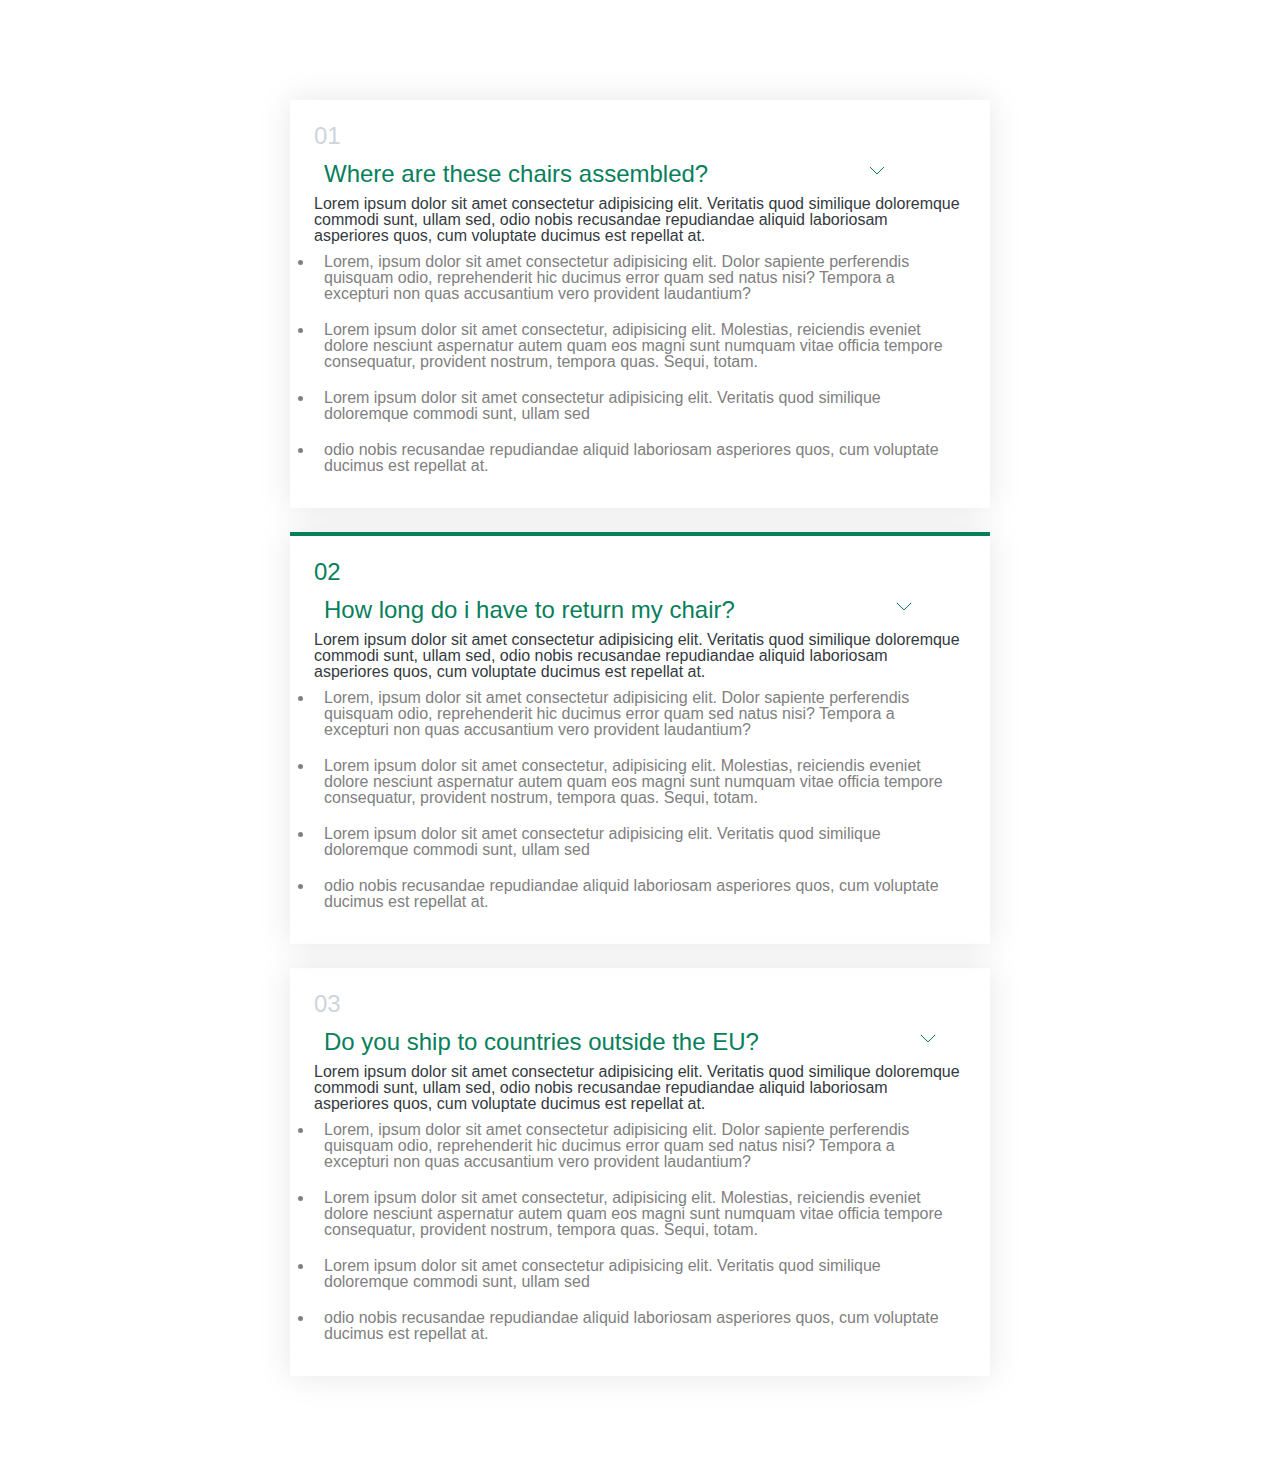
==== index.html @ 7451c22b "Add files via upload" ====
<!DOCTYPE html>
<html lang="en">

<head>
    <meta charset="UTF-8">
    <meta http-equiv="X-UA-Compatible" content="IE=edge">
    <meta name="viewport" content="width=device-width, initial-scale=1.0">
    <title>Document</title>
    <style>
        * {
            margin: 0;
            padding: 0;
            box-sizing: border-box;
        }

        body {
            font-family: "Inter", sans-serif;
            color: #343a40;
            line-height: 1;
        }

        .main {
            width: 700px;
            margin: 100px auto;

            display: flex;
            flex-direction: column;
            gap: 24px;
            
        }
        .main1 {
            box-shadow: 0 0 32px rgba(0, 0, 0, 0.1);
            padding: 24px;

            /* display: grid; 
            grid-template-columns: auto 1fr auto; 
             column-gap: 24px;
            row-gap: 32px;
            align-items: center; */
        }
        .number, .text {
            font-size: 24px;
            font-weight: 500;
            color: #087f5b;
        }
        .number{
            color: #ced4da;
        }
        .icon {
            width: 24px;
            height: 24px;
            stroke: #087f5b;
            margin-left: 150px;
        }
        .hidden-box{
            grid-column: 2;
            /* display: none; */
        }
        .hidden-box p {
                line-height: 1.6;
                margin-bottom: 24px;
        }
        .hidden-box ul {
                color: #868e96;
                margin-left: 20px;

                display: flex;
                flex-direction: column;
                gap: 12px;
        }
        li {
            padding: 10px;
            color: grey;
        }
        .open {
            border-top: 4px solid #087f5b;
        }
        .open .hidden-box {
            display: block;
        }
        .open .number {
            color: #087f5b;
        }
        .text {
            padding: 10px;
        }
    </style>
</head>

<body>
    <div class="main">
        <div class="main1">
        <p class="number">01</p>
        <p class="text">Where are these chairs assembled?
        <svg xmlns="http://www.w3.org/2000/svg" class="icon" fill="none" viewBox="0 0 24 24" stroke="currentColor">
            <path strokeLinecap="round" strokeLinejoin="round" strokeWidth={2} d="M19 9l-7 7-7-7" />
        </svg></p>
        <div class="hidden-box"></div>
        <p>
            Lorem ipsum dolor sit amet consectetur adipisicing elit. Veritatis quod similique doloremque commodi sunt,
            ullam sed, odio nobis recusandae repudiandae aliquid laboriosam asperiores quos, cum voluptate ducimus est
            repellat at.
        </p>
        <ul>
            <li>Lorem, ipsum dolor sit amet consectetur adipisicing elit. Dolor sapiente perferendis quisquam odio, reprehenderit hic ducimus error quam sed natus nisi? Tempora a excepturi non quas accusantium vero provident laudantium?</li>
            <li>Lorem ipsum dolor sit amet consectetur, adipisicing elit. Molestias, reiciendis eveniet dolore nesciunt aspernatur autem quam eos magni sunt numquam vitae officia tempore consequatur, provident nostrum, tempora quas. Sequi, totam.</li>
            <li>Lorem ipsum dolor sit amet consectetur adipisicing elit. Veritatis quod similique doloremque commodi sunt,
                ullam sed</li>
                <li>odio nobis recusandae repudiandae aliquid laboriosam asperiores quos, cum voluptate ducimus est
                    repellat at.</li>
        </ul>
    </div>
    <div class="main1 open">
        <p class="number">02</p>
        <p class="text">How long do i have to return my chair?
        <svg xmlns="http://www.w3.org/2000/svg" class="icon" fill="none" viewBox="0 0 24 24" stroke="currentColor">
            <path strokeLinecap="round" strokeLinejoin="round" strokeWidth={2} d="M19 9l-7 7-7-7" />
        </svg></p>
        <div class="hidden-box"></div>
        <p>
            Lorem ipsum dolor sit amet consectetur adipisicing elit. Veritatis quod similique doloremque commodi sunt,
            ullam sed, odio nobis recusandae repudiandae aliquid laboriosam asperiores quos, cum voluptate ducimus est
            repellat at.
        </p>
        <ul>
            <li>Lorem, ipsum dolor sit amet consectetur adipisicing elit. Dolor sapiente perferendis quisquam odio, reprehenderit hic ducimus error quam sed natus nisi? Tempora a excepturi non quas accusantium vero provident laudantium?</li>
            <li>Lorem ipsum dolor sit amet consectetur, adipisicing elit. Molestias, reiciendis eveniet dolore nesciunt aspernatur autem quam eos magni sunt numquam vitae officia tempore consequatur, provident nostrum, tempora quas. Sequi, totam.</li>
            <li>Lorem ipsum dolor sit amet consectetur adipisicing elit. Veritatis quod similique doloremque commodi sunt,
                ullam sed</li>
                <li>odio nobis recusandae repudiandae aliquid laboriosam asperiores quos, cum voluptate ducimus est
                    repellat at.</li>
        </ul>
    </div>
    <div class="main1">
        <p class="number">03</p>
        <p class="text">Do you ship to countries outside the EU?
        <svg xmlns="http://www.w3.org/2000/svg" class="icon" fill="none" viewBox="0 0 24 24" stroke="currentColor">
            <path strokeLinecap="round" strokeLinejoin="round" strokeWidth={2} d="M19 9l-7 7-7-7" />
        </svg></p>
        <div class="hidden-box"></div>
        <p>
            Lorem ipsum dolor sit amet consectetur adipisicing elit. Veritatis quod similique doloremque commodi sunt,
            ullam sed, odio nobis recusandae repudiandae aliquid laboriosam asperiores quos, cum voluptate ducimus est
            repellat at.
        </p>
        <ul>
            <li>Lorem, ipsum dolor sit amet consectetur adipisicing elit. Dolor sapiente perferendis quisquam odio, reprehenderit hic ducimus error quam sed natus nisi? Tempora a excepturi non quas accusantium vero provident laudantium?</li>
            <li>Lorem ipsum dolor sit amet consectetur, adipisicing elit. Molestias, reiciendis eveniet dolore nesciunt aspernatur autem quam eos magni sunt numquam vitae officia tempore consequatur, provident nostrum, tempora quas. Sequi, totam.</li>
            <li>Lorem ipsum dolor sit amet consectetur adipisicing elit. Veritatis quod similique doloremque commodi sunt,
                ullam sed</li>
                <li>odio nobis recusandae repudiandae aliquid laboriosam asperiores quos, cum voluptate ducimus est
                    repellat at.</li>
        </ul>
    </div>
    </div>
</body>

</html>
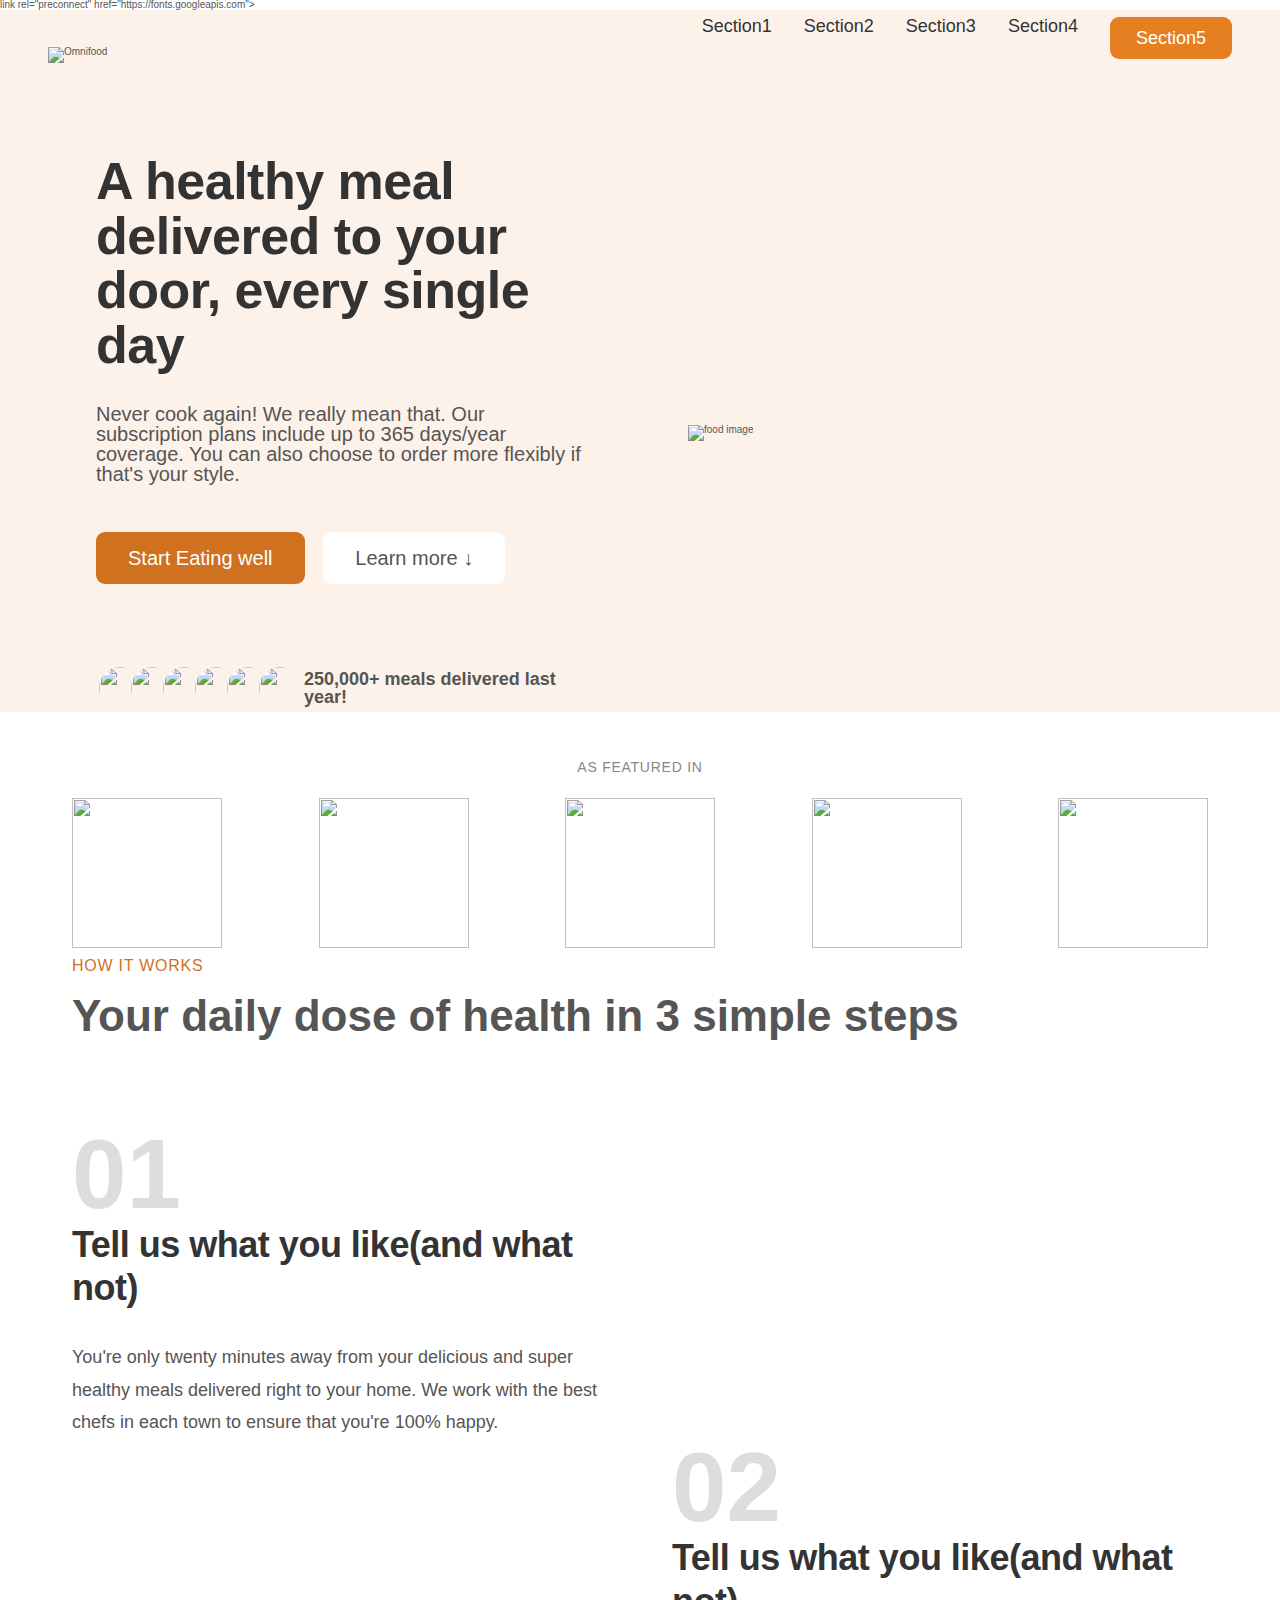
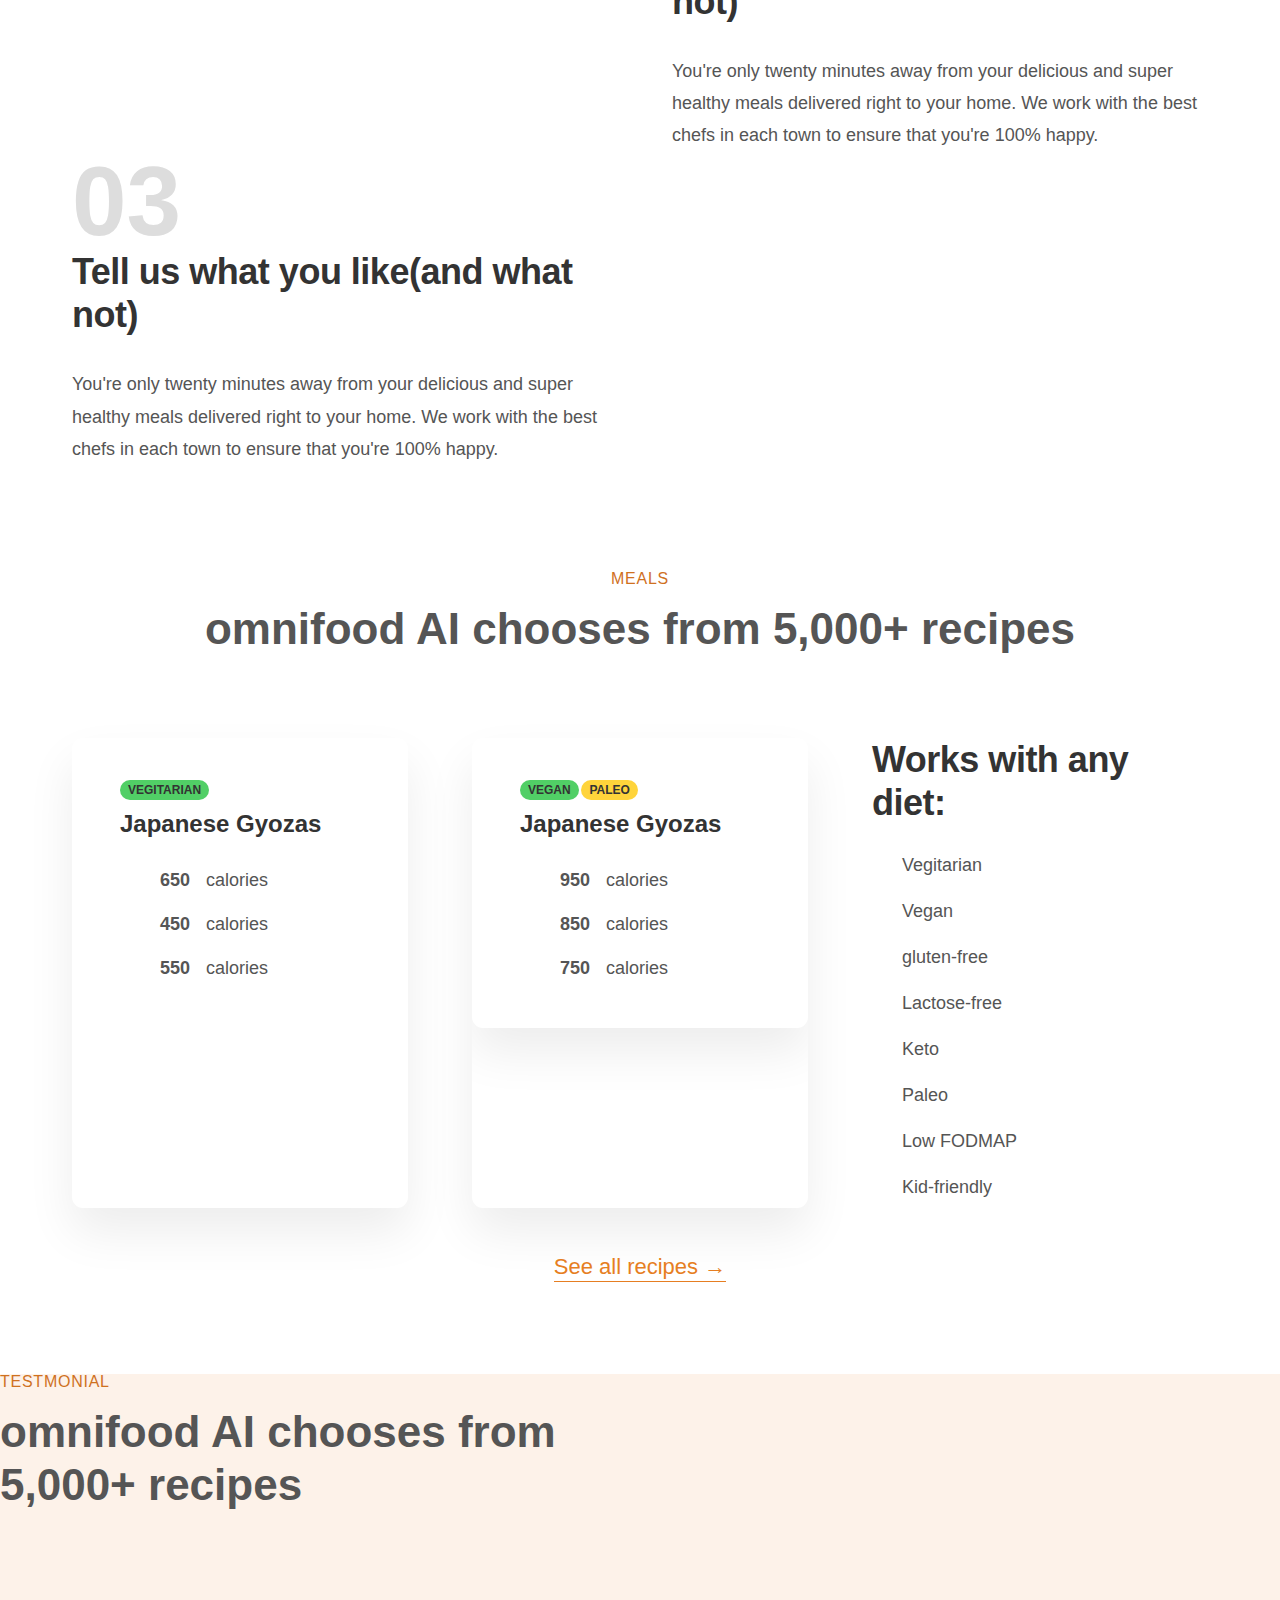
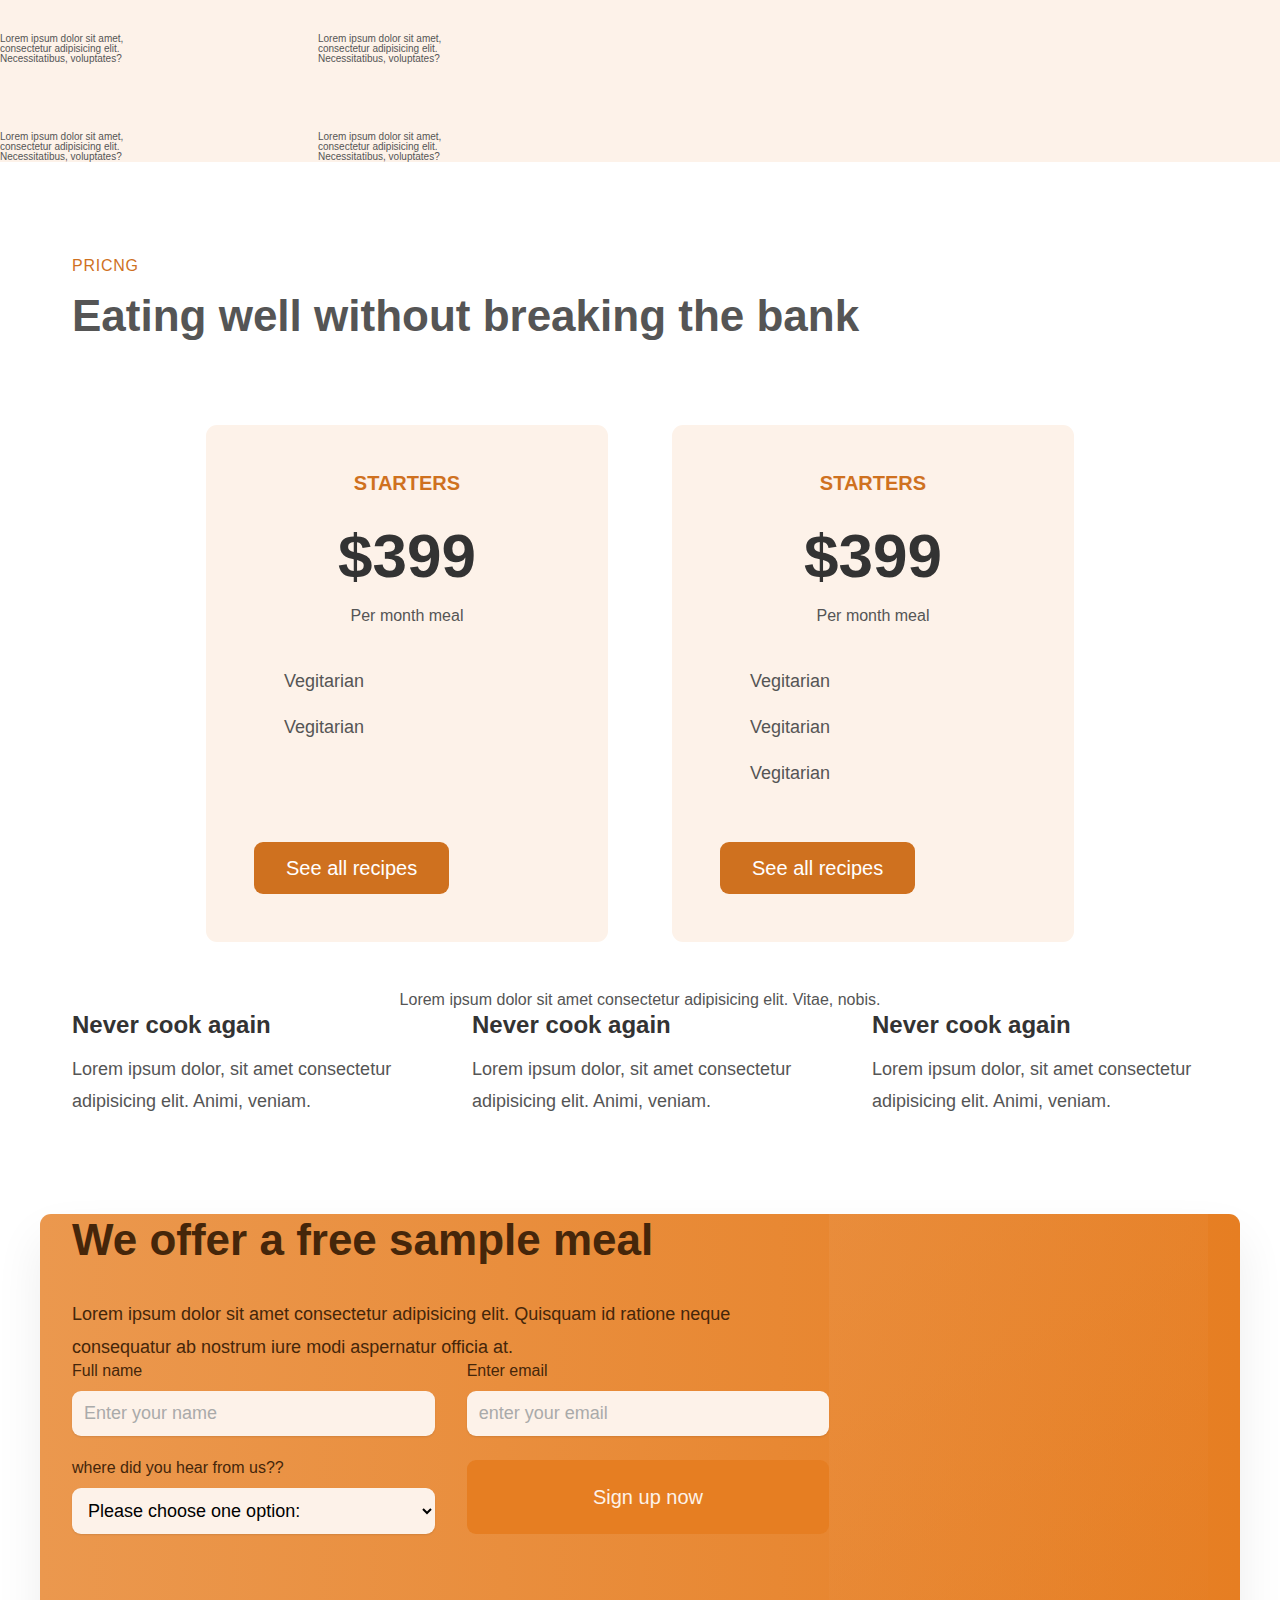
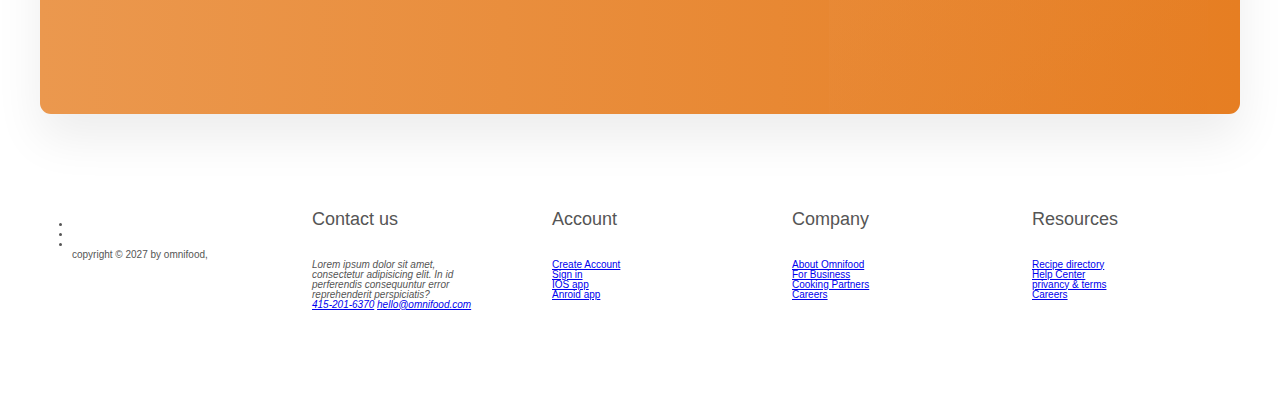
==== commit 0a29e9a2: "Add files via upload" ====
--- a/index.html
+++ b/index.html
@@ -5,154 +5,450 @@
     <meta charset="UTF-8">
     <meta http-equiv="X-UA-Compatible" content="IE=edge">
     <meta name="viewport" content="width=device-width, initial-scale=1.0">
-    <title>Document</title>
-    <style>
-        * {
-            margin: 0;
-            padding: 0;
-            box-sizing: border-box;
-        }
-
-        body {
-            font-family: "Inter", sans-serif;
-            color: #343a40;
-            line-height: 1;
-        }
-
-        .main {
-            width: 700px;
-            margin: 100px auto;
-
-            display: flex;
-            flex-direction: column;
-            gap: 24px;
+    <title>Omnifood</title>
+    link rel="preconnect" href="https://fonts.googleapis.com">
+    <link rel="preconnect" href="https://fonts.gstatic.com" crossorigin>
+    <link href="https://fonts.googleapis.com/css2?family=Rubik:wght@400;500;700&display=swap" rel="stylesheet">
+    <link rel="stylesheet" href="style.css">
+</head>
+
+<body>
+    <header class="header">
+        <img src="https://omnifood.dev/img/omnifood-logo.png" alt="Omnifood" class="logo">
+        <nav class="main-nav">
+           <ul class="main-nav-list">
+               <li><a class="main-nav-link" href="#">Section1</a></li>
+               <li><a href="#" class="main-nav-link">Section2</a></li>
+               <li><a href="#" class="main-nav-link">Section3</a></li>
+               <li><a href="#" class="main-nav-link">Section4</a></li>
+               <li><a href="#" class="main-nav-link nav-cta">Section5</a></li>
+           </ul>
+        </nav>
+    </header>
+    <main>
+    <section class="Section-hero">
+        <div class="hero">
+            <div class="hero-text-box">
+
+                <h1 class="heading-primary">A healthy meal delivered to your door, every single day</h1>
+                <p class="hero-description">Never cook again! We really mean that. Our subscription plans include up to
+                    365 days/year coverage.
+                    You can also choose to order more flexibly if that's your style.</p>
+                <a href="#" class="btn btn-full margin">Start Eating well</a>
+                <a href="#" class="btn btn-outline">Learn more &darr;</a>
+                <div class="delivered-meals">
+                    <div class="delivered-img">
+                        <img src="https://www.goodmorningimagesforlover.com/wp-content/uploads/2018/11/cute-doll-pic-for-facebook-profile.jpg" width="25%" alt="">
+                        <img src="https://www.goodmorningimagesforlover.com/wp-content/uploads/2018/11/cute-doll-pic-for-facebook-profile.jpg" width="25%">
+                        <img src="https://www.goodmorningimagesforlover.com/wp-content/uploads/2018/11/cute-doll-pic-for-facebook-profile.jpg" width="25%">
+                        <img src="https://www.goodmorningimagesforlover.com/wp-content/uploads/2018/11/cute-doll-pic-for-facebook-profile.jpg" width="25%">
+                        <img src="https://www.goodmorningimagesforlover.com/wp-content/uploads/2018/11/cute-doll-pic-for-facebook-profile.jpg" width="25%">
+                        <img src="https://www.goodmorningimagesforlover.com/wp-content/uploads/2018/11/cute-doll-pic-for-facebook-profile.jpg" width="25%">
+                        
+                    </div>
+                    <p class="delivered-text"> <span> 
+                        250,000+</span> meals delivered last year!</p>
+                </div>
+            </div>
+            <div class="hero-img-box">
+                <img src="food.jpg" class="img-1" alt="food image">
+            </div>
+        </div>
+    </section>
+    <section class="section-featured">
+        <div class="container">
+            <h2 class="heading-featured-in">As featured in</h2>
+            <div class="logos">
+                <img src="https://www.nixford.com/img/nixford-logo.png" alt="" width="150px" height="150px">
+                <img src="https://www.nixford.com/img/nixford-logo.png" alt="" width="150px" height="150px">
+                <img src="https://www.nixford.com/img/nixford-logo.png" alt="" width="150px" height="150px">
+                <img src="https://www.nixford.com/img/nixford-logo.png" alt="" width="150px" height="150px">
+                <img src="https://www.nixford.com/img/nixford-logo.png" alt="" width="150px" height="150px">
+            </div>
+        </div>
+    </section>
+    <section class="section-how">
+        <div class="container">
+            <span class="subheading">How it works</span>
+        <h2 class="heading-secondary">Your daily dose of health in 3 simple steps</h2>
+       
+    </div>
+
+    <div class="container grid grid-2-cols grid-v">
+        <div class="step-text-box">
+            <p class="step-number">01</p>
+            <h3 class="heading-tertiary">Tell us what you like(and what not)</h3>
+        <p class="step-description">You're only twenty minutes away from your delicious and super healthy meals delivered right to your home. We work with the best chefs in each town to ensure that you're 100% happy.</p>
+        </div>
+        <div class="step-img-box">
+            <img src="https://api.abilitynet.org.uk/sites/default/files/inline-images/mcmw_make_using_the_touch_screen_easier_in_ios_13_fig_1.PNG" alt="" class="step-img">
+    
+    </div>
+
+    <!-- step-2 -->
+    <div class="step-img-box">
+        <img src="https://api.abilitynet.org.uk/sites/default/files/inline-images/mcmw_make_using_the_touch_screen_easier_in_ios_13_fig_1.PNG" alt="" class="step-img">
+</div>
+<div class="step-text-box">
+    <p class="step-number">02</p>
+    <h3 class="heading-tertiary">Tell us what you like(and what not)</h3>
+<p class="step-description">You're only twenty minutes away from your delicious and super healthy meals delivered right to your home. We work with the best chefs in each town to ensure that you're 100% happy.</p>
+</div>
+<!-- step-3 -->
+<div class="step-text-box">
+    <p class="step-number">03</p>
+    <h3 class="heading-tertiary">Tell us what you like(and what not)</h3>
+<p class="step-description">You're only twenty minutes away from your delicious and super healthy meals delivered right to your home. We work with the best chefs in each town to ensure that you're 100% happy.</p>
+</div>
+<div class="step-img-box">
+    <img src="https://api.abilitynet.org.uk/sites/default/files/inline-images/mcmw_make_using_the_touch_screen_easier_in_ios_13_fig_1.PNG" alt="" class="step-img">
+
+</div>
+</div>
+    </section>
+    <section class="section-meals">
+        <div class="container center">
+            <span class="subheading">meals</span>
+            <h2 class="heading-secondary">
+                omnifood AI chooses from 5,000+ recipes
+            </h2>
+        </div>
+
+        <div class="container grid grid-3-cols marin-bottom-md">
+            <div class="meal">
+                <img class="meal-img" src="https://upload.wikimedia.org/wikipedia/commons/6/6d/Good_Food_Display_-_NCI_Visuals_Online.jpg" alt="">
+                <div class="meal-content">
+                <div class="meal-tag">
+                <span class="tag tag-vej">Vegitarian</span></div>
+                <p class="meal-title">Japanese Gyozas</p>
+               <ul class="meal-attributes">
+                   <li class="meal-attribute">
+                       <ion-icon class="meal-icon" name="flame-outline"></ion-icon>
+                       <strong> 650 </strong>calories </li>
+                  
+                   <li class="meal-attribute"><ion-icon class="meal-icon" name="restaurant-outline"></ion-icon>
+                  <strong> 450 </strong>calories</li>
+                    <li class="meal-attribute"><ion-icon class="meal-icon" name="star-outline"></ion-icon> 
+                       <strong>550 </strong> calories</li>
+               </ul>
+            </div>
+            </div>
+            <div class="meal">
+                <div class="meal">
+                <img class="meal-img" src="https://aniportalimages.s3.amazonaws.com/media/details/healthy-food-1487647_1280_OkmNizM.jpg" alt="">
+                <div class="meal-content">
+                <div class="meal-tag">
+                    <span class="tag tag-vej">Vegan</span>
+                    <span class="tag tag-jap">Paleo</span>
+                </div>
+                <p class="meal-title">Japanese Gyozas</p>
+               <ul class="meal-attributes">
+                   <li class="meal-attribute">
+                       <ion-icon class="meal-icon" name="flame-outline"></ion-icon>
+                       <strong> 950 </strong>calories </li>
+                  
+                   <li class="meal-attribute"><ion-icon class="meal-icon" name="restaurant-outline"></ion-icon>
+                  <strong> 850 </strong>calories</li>
+                    <li class="meal-attribute"><ion-icon class="meal-icon" name="star-outline"></ion-icon> 
+                       <strong>750 </strong> calories</li>
+               </ul>
+            </div>
+            </div>
+        </div>
+            <div class="diets">
+                <h3 class="heading-tertiary">Works with any diet:</h3>
+                <ul class="list">
+                    <li class="list-item"><ion-icon class="list-icon" name="checkbox-outline"></ion-icon>
+                       <span> Vegitarian</span></li>
+                    <li class="list-item"><ion-icon class="list-icon"  name="checkbox-outline"></ion-icon>
+                       <span>Vegan</span> </li>
+                    <li class="list-item"><ion-icon class="list-icon"  name="checkbox-outline"></ion-icon>
+                       <span> gluten-free</span></li>
+                    <li class="list-item"><ion-icon class="list-icon"  name="checkbox-outline"></ion-icon>
+                       <span> Lactose-free
+                    </span>
+                       </li>
+                    <li class="list-item"><ion-icon class="list-icon"  name="checkbox-outline"></ion-icon>
+                       <span>Keto</span></li>
+                    <li class="list-item"><ion-icon class="list-icon"  name="checkbox-outline"></ion-icon>
+                       <span>Paleo</span> </li>
+                    <li class="list-item"><ion-icon class="list-icon"  name="checkbox-outline"></ion-icon>
+                       <span>Low FODMAP</span> </li>
+                    <li class="list-item"><ion-icon class="list-icon"  name="checkbox-outline"></ion-icon>
+                       <span> Kid-friendly</span></li>
+                </ul>
+            </div>
+             </div>
+             <div class="container all-recipes">
+                 <a href="#" class="link">See all recipes &rarr;</a>
+             </div>
+    </section>
+    <section class="section-testmonial grid grid-2-cols">
+
+        <div class="testimonial-container">
+            <span class="subheading">testmonial</span>
+            <h2 class="heading-secondary">
+                omnifood AI chooses from 5,000+ recipes
+            </h2>
+       
+        <div class="testmonial">
+            <figure class="testmonial">
+                <img class="testmonial-img" src="https://www.teahub.io/photos/full/235-2352445_doll-wallpaper-sharechat-cute-doll-image-with-quotes.jpg" alt="">
+                
+                <p class="testmonial-name"></p>
+                
+                    <blockquote class="testimonial-text">
+                        Lorem ipsum dolor sit amet, consectetur adipisicing elit. Necessitatibus, voluptates?
+                    </blockquote>
+                    
+            </figure>
+
+            <figure class="testmonial">
+                <img class="testmonial-img" src="https://www.teahub.io/photos/full/235-2352445_doll-wallpaper-sharechat-cute-doll-image-with-quotes.jpg" alt="">
+                <p class="testmonial-name"></p>
+                <blockquote class="testimonial-test">
+                    Lorem ipsum dolor sit amet, consectetur adipisicing elit. Necessitatibus, voluptates?
+                    
+                </blockquote>
+                
+               
+            </figure>
+
+            <figure class="testmonial ">
+                <img class="testmonial-img" src="https://www.teahub.io/photos/full/235-2352445_doll-wallpaper-sharechat-cute-doll-image-with-quotes.jpg" alt="">
+                <p class="testmonial-name"></p>
+                <blockquote class="testimonial-test">
+                    Lorem ipsum dolor sit amet, consectetur adipisicing elit. Necessitatibus, voluptates?
+                </blockquote>
+               
+            </figure>
+
+            <figure class="testmonial ">
+                <img class="testmonial-img" src="https://www.teahub.io/photos/full/235-2352445_doll-wallpaper-sharechat-cute-doll-image-with-quotes.jpg" alt="">
+                <p class="testmonial-name"></p>
+                <blockquote class="testimonial-test">
+                    Lorem ipsum dolor sit amet, consectetur adipisicing elit. Necessitatibus, voluptates?
+                </blockquote>
+                
+            </figure>
+        </div>
+    </div>
+        <div class="gallery">
+            <figure class="gallery-item">
+                <img src="https://assets.architecturaldigest.in/photos/60084f39f93542952b665f27/master/w_1600%2Cc_limit/Mumbai-restaurant-COVID-19-2.jpg" alt="">
+            </figure>
+            <figure class="gallery-item">
+                <img src="https://www.greenqueen.com.hk/wp-content/uploads/2021/06/Where-to-eat-plants-june.jpg" alt="">
+            </figure>
+            <figure class="gallery-item">
+                <img src="https://www.thefoodlens.com/uploads/2020/03/PERILLAS_BIBIMBAP-MEAL-KIT_BRIAN-SAMUELS-PHOTOGRAPHY_MARCH-2020-0371-copy-768x512.jpg" alt="">
+            </figure>
+            <figure class="gallery-item">
+                <img src="https://img.etimg.com/thumb/msid-75176755,width-640,resizemode-4,imgsize-612672/effect-of-coronavirus-on-food.jpg" alt="">
+            </figure>
+            <figure class="gallery-item">
+                <img src="https://www.thespruceeats.com/thmb/UMT0Jx65qwNd0wxGdPk8nED3FBo=/2000x1500/filters:fill(auto,1)/GettyImages-1042998066-518ca1d7f2804eb09039e9e42e91667c.jpg" alt="">
+            </figure>
+            <figure class="gallery-item">
+                <img src="https://img.etimg.com/thumb/msid-75176755,width-640,height-480,imgsize-612672,resizemode-4/effect-of-coronavirus-on-food.jpg" alt="">
+            </figure>
+            <figure class="gallery-item">
+                <img src="https://www.thespruceeats.com/thmb/UMT0Jx65qwNd0wxGdPk8nED3FBo=/2000x1500/filters:fill(auto,1)/GettyImages-1042998066-518ca1d7f2804eb09039e9e42e91667c.jpg" alt="">
+            </figure>
+            <figure class="gallery-item">
+                <img src="http://s1.thingpic.com/images/HK/sk7K9mjEB8RRg2NJqBS2ZNti.jpeg" alt="">
+            </figure>
+            <figure class="gallery-item">
+                <img src="https://www.thespruceeats.com/thmb/UMT0Jx65qwNd0wxGdPk8nED3FBo=/2000x1500/filters:fill(auto,1)/GettyImages-1042998066-518ca1d7f2804eb09039e9e42e91667c.jpg" alt="">
+            </figure>
+        </div>
+    </section>
+
+    <section class="pricing">
+        <div class="container">
+            <span class="subheading">Pricng</span>
+            <h2 class="heading-secondary">
+                Eating well without breaking the bank
+            </h2>
+        </div>
+        <div class="container grid grid-2-cols">
+            <div class="pricing-plan pricing-plan-starter">
+                <header class="plan-header">
+                <p class="plan-name">Starters</p>
+                <p class="plan-price">$399</p>
+                <p class="plan-text">Per month meal</p>
+            </header>
+                <ul class="list">
+                    <li class="list-item"><ion-icon class="list-icon" name="checkbox-outline"></ion-icon>
+                       <span> Vegitarian</span></li>
+                       <li class="list-item"><ion-icon class="list-icon" name="checkbox-outline"></ion-icon>
+                        <span> Vegitarian</span></li>
+                        <li class="list-item">
+                            <ion-icon class="list-icon" name="close-outline"></ion-icon> </li>
+                           
+                       </ul>
+                       <div class="plan-sing"></div>
+                       <a href="#" class="btn btn-full">See all recipes</a>
+            </div>
+
+                        <div class="pricing-plan">
+                            <header class="plan-header">
+                            <p class="plan-name">Starters</p>
+                            <p class="plan-price">$399</p>
+                            <p class="plan-text">Per month meal</p>
+                        </header>
+                            <ul class="list">
+                                <li class="list-item"><ion-icon class="list-icon" name="checkbox-outline"></ion-icon>
+                                   <span> Vegitarian</span></li>
+                                   <li class="list-item"><ion-icon class="list-icon" name="checkbox-outline"></ion-icon>
+                                    <span> Vegitarian</span></li>
+                                    <li class="list-item"><ion-icon class="list-icon" name="checkbox-outline"></ion-icon>
+                                        <span> Vegitarian</span></li>
+                                   </ul>
+                                   <div class="plan-sing"></div>
+                                   <a href="#" class="btn btn-full">See all recipes</a>
+                        </div>
+                        </div>
+                    </div>
+
+                    <div class="container grid">
+                        <aside class="plan-details">
+                            Lorem ipsum dolor sit amet consectetur adipisicing elit. Vitae, nobis.
+                        </aside>
+                    </div>
+                    <div class="container grid grid-3-cols">
+                        <div class="feature">
+                            <ion-icon class="feature-icon" name="infinite-outline"></ion-icon>
+                            <p class="feature-title">Never cook again</p>
+                            <p class="feature-text">
+                            Lorem ipsum dolor, sit amet consectetur adipisicing elit. Animi, veniam.
+                        </p>
+                        </div>
+                        <div class="feature">
+                            <ion-icon class="feature-icon" name="infinite-outline"></ion-icon>
+                            <p class="feature-title">Never cook again</p>
+                            <p class="feature-text">
+                            Lorem ipsum dolor, sit amet consectetur adipisicing elit. Animi, veniam.
+                        </p>
+                        </div>
+                        <div class="feature">
+                            <ion-icon class="feature-icon" name="infinite-outline"></ion-icon>
+                            <p class="feature-title">Never cook again</p>
+                            <p class="feature-text">
+                            Lorem ipsum dolor, sit amet consectetur adipisicing elit. Animi, veniam.
+                        </p>
+                        </div>
+                    </div>
+    </section>
+    <section class="section-cta ">
+        <div class="container cta">
+            <div class="cta-text-box">
+                <h2 class="heading-secondary">We offer a free sample meal</h2>
+                <p class="cta-text">Lorem ipsum dolor sit amet consectetur adipisicing elit. Quisquam id ratione neque consequatur ab nostrum iure modi aspernatur officia at.</p>
+              <form class="cta-form">
+                  <div>
+                      <label for="name">Full name</label>
+                  <input id="name" type="text" placeholder="Enter your name">
+                  </div>
+                  <div>
+                      <label for="email">Enter email</label>
+                  <input id="email" type="email" placeholder="enter your email" required>
+                </div>
+                <div>
+                    <label for="Select-where">where did you hear from us??</label>
+                    <select id="Select-where" required>
+                        <option value="">Please choose one option:</option>
+                        <option value="">Friends and Family</option>
+                        <option value="">youtube video</option>
+                        <option value="">Product</option>
+                        <option value="">Facebook</option>
+                        <option value="">other</option>
+                    </select>
+                </div>
+               
+                  <button class="btn btn--form">Sign up now</button>
+                
+              </form>
+            </div>
             
-        }
-        .main1 {
-            box-shadow: 0 0 32px rgba(0, 0, 0, 0.1);
-            padding: 24px;
-
-            /* display: grid; 
-            grid-template-columns: auto 1fr auto; 
-             column-gap: 24px;
-            row-gap: 32px;
-            align-items: center; */
-        }
-        .number, .text {
-            font-size: 24px;
-            font-weight: 500;
-            color: #087f5b;
-        }
-        .number{
-            color: #ced4da;
-        }
-        .icon {
-            width: 24px;
-            height: 24px;
-            stroke: #087f5b;
-            margin-left: 150px;
-        }
-        .hidden-box{
-            grid-column: 2;
-            /* display: none; */
-        }
-        .hidden-box p {
-                line-height: 1.6;
-                margin-bottom: 24px;
-        }
-        .hidden-box ul {
-                color: #868e96;
-                margin-left: 20px;
-
-                display: flex;
-                flex-direction: column;
-                gap: 12px;
-        }
-        li {
-            padding: 10px;
-            color: grey;
-        }
-        .open {
-            border-top: 4px solid #087f5b;
-        }
-        .open .hidden-box {
-            display: block;
-        }
-        .open .number {
-            color: #087f5b;
-        }
-        .text {
-            padding: 10px;
-        }
-    </style>
-</head>
-
-<body>
-    <div class="main">
-        <div class="main1">
-        <p class="number">01</p>
-        <p class="text">Where are these chairs assembled?
-        <svg xmlns="http://www.w3.org/2000/svg" class="icon" fill="none" viewBox="0 0 24 24" stroke="currentColor">
-            <path strokeLinecap="round" strokeLinejoin="round" strokeWidth={2} d="M19 9l-7 7-7-7" />
-        </svg></p>
-        <div class="hidden-box"></div>
+            <div class="cta-img-box" role="img" aria-label="Women enjoying good">
+                <img class="cta-img" src="https://images.unsplash.com/photo-1511226616573-0937ad7da1d8?ixlib=rb-1.2.1&ixid=MnwxMjA3fDB8MHxzZWFyY2h8Mnx8Zm9vZCUyMGdpcmx8ZW58MHx8MHx8&w=1000&q=80" alt="">
+            </div>
+        </div>
+    </section>
+    </section>
+</main>
+
+<footer class="footer">
+    <div class="container grid grid-5-cols">
+        
+            <div class="logo-col">
+                <a href="#" class="footer-logo">
+                    <img class="logo" src="https://omnifood.dev/img/omnifood-logo.png" alt="">
+                </a>
+                <ul class="social-links">
+                    <li>
+                        <a href="#">
+                            <ion-icon name="logo-instagram"></ion-icon>
+                        </a>
+                    </li>
+                    <li>
+                        <a href="#">
+                            <ion-icon name="logo-facebook"></ion-icon>
+                        </a>
+                    </li>
+                    <li>
+                        <a href="#">
+                            <ion-icon name="logo-twitter"></ion-icon>
+                        </a>
+                    </li>
+                </ul>
+                <p class="copyright">copyright
+                    &copy; 2027 by omnifood,
+                </p>
+ </div>
+ <div class="address col">
+    <p class="footer-heading">Contact us</p>
+    <address class="contacts">
+        <p>Lorem ipsum dolor sit amet, consectetur adipisicing elit. In id perferendis consequuntur error reprehenderit perspiciatis?</p>
         <p>
-            Lorem ipsum dolor sit amet consectetur adipisicing elit. Veritatis quod similique doloremque commodi sunt,
-            ullam sed, odio nobis recusandae repudiandae aliquid laboriosam asperiores quos, cum voluptate ducimus est
-            repellat at.
+            <a href="tel;123-12444557809">415-201-6370</a>
+            <a href="email@address">hello@omnifood.com</a>
         </p>
-        <ul>
-            <li>Lorem, ipsum dolor sit amet consectetur adipisicing elit. Dolor sapiente perferendis quisquam odio, reprehenderit hic ducimus error quam sed natus nisi? Tempora a excepturi non quas accusantium vero provident laudantium?</li>
-            <li>Lorem ipsum dolor sit amet consectetur, adipisicing elit. Molestias, reiciendis eveniet dolore nesciunt aspernatur autem quam eos magni sunt numquam vitae officia tempore consequatur, provident nostrum, tempora quas. Sequi, totam.</li>
-            <li>Lorem ipsum dolor sit amet consectetur adipisicing elit. Veritatis quod similique doloremque commodi sunt,
-                ullam sed</li>
-                <li>odio nobis recusandae repudiandae aliquid laboriosam asperiores quos, cum voluptate ducimus est
-                    repellat at.</li>
-        </ul>
+    </address>
+ </div>
+ <nav class="nav col">
+     <p class="footer-heading">Account</p>
+     <ul class="footer-nav">
+         <li><a href="#">Create Account</a></li>
+         <li><a href="#">Sign in</a></li>
+         <li><a href="#">IOS app</a></li>
+         <li><a href="#">Anroid app</a></li>
+     </ul>
+ </nav>
+ <nav class="nav col">
+    <p class="footer-heading">Company</p>
+    <ul class="footer-nav">
+        <li><a href="#">About Omnifood</a></li>
+        <li><a href="#">For Business</a></li>
+        <li><a href="#">Cooking Partners</a></li>
+        <li><a href="#">Careers</a></li>
+    </ul>
+</nav>
+<nav class="nav col">
+    <p class="footer-heading">Resources</p>
+    <ul class="footer-nav">
+        <li><a href="#">Recipe directory</a></li>
+        <li><a href="#">Help Center</a></li>
+        <li><a href="#">privancy & terms</a></li>
+        <li><a href="#">Careers</a></li>
+    </ul>
+</nav>
+        </div>
     </div>
-    <div class="main1 open">
-        <p class="number">02</p>
-        <p class="text">How long do i have to return my chair?
-        <svg xmlns="http://www.w3.org/2000/svg" class="icon" fill="none" viewBox="0 0 24 24" stroke="currentColor">
-            <path strokeLinecap="round" strokeLinejoin="round" strokeWidth={2} d="M19 9l-7 7-7-7" />
-        </svg></p>
-        <div class="hidden-box"></div>
-        <p>
-            Lorem ipsum dolor sit amet consectetur adipisicing elit. Veritatis quod similique doloremque commodi sunt,
-            ullam sed, odio nobis recusandae repudiandae aliquid laboriosam asperiores quos, cum voluptate ducimus est
-            repellat at.
-        </p>
-        <ul>
-            <li>Lorem, ipsum dolor sit amet consectetur adipisicing elit. Dolor sapiente perferendis quisquam odio, reprehenderit hic ducimus error quam sed natus nisi? Tempora a excepturi non quas accusantium vero provident laudantium?</li>
-            <li>Lorem ipsum dolor sit amet consectetur, adipisicing elit. Molestias, reiciendis eveniet dolore nesciunt aspernatur autem quam eos magni sunt numquam vitae officia tempore consequatur, provident nostrum, tempora quas. Sequi, totam.</li>
-            <li>Lorem ipsum dolor sit amet consectetur adipisicing elit. Veritatis quod similique doloremque commodi sunt,
-                ullam sed</li>
-                <li>odio nobis recusandae repudiandae aliquid laboriosam asperiores quos, cum voluptate ducimus est
-                    repellat at.</li>
-        </ul>
-    </div>
-    <div class="main1">
-        <p class="number">03</p>
-        <p class="text">Do you ship to countries outside the EU?
-        <svg xmlns="http://www.w3.org/2000/svg" class="icon" fill="none" viewBox="0 0 24 24" stroke="currentColor">
-            <path strokeLinecap="round" strokeLinejoin="round" strokeWidth={2} d="M19 9l-7 7-7-7" />
-        </svg></p>
-        <div class="hidden-box"></div>
-        <p>
-            Lorem ipsum dolor sit amet consectetur adipisicing elit. Veritatis quod similique doloremque commodi sunt,
-            ullam sed, odio nobis recusandae repudiandae aliquid laboriosam asperiores quos, cum voluptate ducimus est
-            repellat at.
-        </p>
-        <ul>
-            <li>Lorem, ipsum dolor sit amet consectetur adipisicing elit. Dolor sapiente perferendis quisquam odio, reprehenderit hic ducimus error quam sed natus nisi? Tempora a excepturi non quas accusantium vero provident laudantium?</li>
-            <li>Lorem ipsum dolor sit amet consectetur, adipisicing elit. Molestias, reiciendis eveniet dolore nesciunt aspernatur autem quam eos magni sunt numquam vitae officia tempore consequatur, provident nostrum, tempora quas. Sequi, totam.</li>
-            <li>Lorem ipsum dolor sit amet consectetur adipisicing elit. Veritatis quod similique doloremque commodi sunt,
-                ullam sed</li>
-                <li>odio nobis recusandae repudiandae aliquid laboriosam asperiores quos, cum voluptate ducimus est
-                    repellat at.</li>
-        </ul>
-    </div>
-    </div>
+</footer>
+
+<script type="module" src="https://unpkg.com/ionicons@5.5.1/dist/ionicons/ionicons.esm.js"></script>
 </body>
 
 </html>--- a/style.css
+++ b/style.css
@@ -0,0 +1,584 @@
+*{
+    padding: 0;
+    margin: 0;
+    box-sizing: border-box;
+}
+html {
+    font-size: 62.5%;
+}
+body{
+    font-family:"Inter", sans-serif;
+    line-height: 1;
+    font-weight: 400;
+    color: #555;
+}
+
+.Section-hero {
+    background-color: #fdf2e9;
+    padding: 4.8rem 9.6rem 0;
+}
+.hero {
+    max-width: 130rem;
+    display: grid;
+    margin: 0 auto;
+    gap: 9.6rem;
+    grid-template-columns: 1fr 1fr;
+    align-items: center;
+}
+.heading-primary,
+.heading-tertiary {
+    font-weight: 700;
+    color: #333;
+    letter-spacing: -0.5px;
+
+}
+.heading-primary {
+    font-size: 5.2rem;
+    line-height: 1.05;
+    margin-bottom: 3.2rem;
+}
+.heading-secondary {
+    font-size: 4.4rem;
+    line-height: 1.2;
+   
+}
+.heading-tertiary {
+    font-size: 3.6rem;
+    line-height: 1.2;
+    margin-bottom: 3.2rem;
+}
+
+.hero-description {
+    font-size: 2rem;
+    font-weight: 1.6;
+    margin-bottom: 4.8rem;
+}
+.img-1 {
+    width: 100%;
+}
+.btn,
+.btn:link, .btn:visited {
+    display: inline-block;
+    background-color: #e67e22;
+    color: #fff;
+    font-size: 2rem;
+    padding:  1.6rem 3.2rem;
+    border-radius: 9px;
+    text-decoration: none;
+    font-size: 600;
+
+    transition: all 0.3s;
+    border: none;
+    cursor: pointer;
+    font-family: inherit;
+}
+.btn-full:link,
+.btn-full:visited {
+    background-color: #cf711f;
+    color: #fff;
+}
+.btn-full:hover,
+.btn-full:active {
+    background-color: #cf711f;
+}
+.btn-outline:link,
+.btn-outline:visited {
+    background-color: #fff;
+    color: #555;
+}
+.btn-outline:hover,
+.btn-outline:active {
+    background-color: #fff;
+    box-shadow: 0 0 0 3px #fff;
+}
+.link:link,
+.link:visited {
+    font-size: 2.2rem;
+    color: #e67e22;
+    text-decoration: none;
+    border-bottom:1ppx solid currentColor ;
+    padding-bottom: 2px;
+    
+}
+.link:link,
+.link:visited {
+    color: #e67e22;
+    border-bottom: 1px solid currentColor;
+}
+.margin {
+    margin-right: 1.6rem !important;
+}
+.delivered-meals {
+    display: flex;
+    align-items: center;
+    gap: 1.6rem;
+    margin-top: 8rem;
+}
+.delivered-img {
+    display: flex;
+}
+.delivered-img img {
+    height: 4.8rem;
+    width: 4.8rem;
+    border-radius: 50%;
+    margin-right: -1.6rem;
+    border: 3px solid #fdf2e9;
+}
+.delivered-text {
+    font-size: 1.8rem;
+    font-weight: 600;
+}
+.delivered-img img img:last-child {
+    margin: 0;
+}
+.subheading {
+    color: #cf711f;
+}
+.header {
+    display: flex;
+    justify-content: space-between;
+    align-items: center;
+    background-color: #fdf2e9;
+
+    height: 9.6rem;
+    padding: 0 48px;
+}
+.logo {
+    height: 2.2rem;
+}
+.main-nav-list {
+    list-style: none;
+    display: flex;
+    gap: 3.2rem;
+}
+.main-nav-link:link,
+.main-nav-link:visited {
+    display: inline-block;
+    text-decoration: none;
+    color: #333;
+    font-weight: 500;
+    font-size: 1.8rem;
+    transition: all 0.3s;
+}
+.main-nav-link:hover,
+.main-nav-link:active {
+    background-color: #cf711f;
+}
+.main-nav-link.nav-cta:link,
+.main-nav-link.nav-cta:visited {
+    padding: 1.2rem 2.6rem;
+    margin-bottom: 4rem;
+    border-radius: 9px;
+    color: #fff;
+    background-color: #e67e22;
+}
+.main-nav-link.nav-cta:hover,
+.main-nav-link.nav-cta:active {
+    background-color: #cf711f;
+}
+.section-how {
+    padding: 9.6px 0;
+}
+.container {
+    max-width: 120rem;
+    padding: 0 3.2rem;
+    margin: 0 auto;
+}
+.grid {
+    display: grid;
+    column-gap: 6.4rem;
+    row-gap: 9.6 ;
+
+}
+.grid-2-cols {
+    grid-template-columns: repeat(2, 1fr);
+}
+.grid-3-cols {
+    grid-template-columns: repeat(3, 1fr);
+}
+.grid-4-cols {
+    grid-template-columns: repeat(4, 1fr);
+}
+.grid-5-cols {
+    grid-template-columns: repeat(5, 1fr);
+}
+.grid-v{
+  align-items: center;
+}
+.step-number {
+    font-size: 9.8rem;
+    font-weight: 600;
+    color: #ddd;
+}
+.step-img {
+  width: 35%;
+}
+
+.subheading {
+    display: block;
+    font-size: 1.6rem;
+    font-weight: 500;
+    color: #cf711f;
+    text-transform: uppercase;
+    margin-bottom: 1.6rem;
+    letter-spacing: 0.75px;
+}
+.step-description {
+    font-size: 1.8rem;
+    line-height: 1.8;
+}
+.step-img-box {
+    display: flex;
+    align-items: center;
+    justify-content: center;
+}
+*:focus {
+    outline: none;
+    box-shadow: 0 0 0 00.8rem rgba(230, 125, 34, 0.562);
+}
+/* .step-img-box {
+    content: "";
+    display: block;
+    width: 60%;
+    border-radius: 50%;
+    padding-bottom: 60%;
+    background-color: #fdf2e9;
+    position: absolute;
+    top: 50%;
+    left: 50%;
+    transform: translate(-50%, -50%);
+    z-index: -1;
+} */
+.section-featured {
+    padding: 4.8rem 3.2rem 0;
+}
+.heading-featured-in {
+    font-size: 1.4rem;
+    text-transform: uppercase;
+    letter-spacing: 00.75px;
+    font-weight: 500;
+    text-align: center;
+    margin-bottom: 2.4rem;
+    color: #888;
+}
+.logos {
+    display: flex;
+    justify-content: space-between;
+}
+.logo img {
+    height: 3.2rem;
+    filter: grayscale(100%);
+    opacity: 50%;
+}
+.meal:hover {
+    transform: translate(-1.2rem);
+    box-shadow: 0 3.2rem 6.4rem rgba(0, 0, 0, 0.06);
+}
+.section-meals {
+    padding: 9.6rem 0;
+}
+.meal-img {
+    width: 100%;
+}
+.meal-title {
+    font-size: 2.4rem;
+    color: #333;
+    font-weight: 600;
+    margin-bottom: 3.2rem;
+}
+.meal-attributes {
+    list-style: none;
+    display: flex;
+    flex-direction: column;
+    gap: 2rem;
+}
+.meal-attribute {
+    font-size: 1.8rem;
+    display: flex;
+    align-items: center;
+    gap: 1.6rem;
+}
+.meal-icon {
+    color: #e67e22;
+    height: 2.4rem;
+    width: 2.4rem;
+}
+.tag {
+    display: inline-block;
+    padding: 0.4rem 0.8rem;
+    font-size: 1.2rem;
+    text-transform: uppercase;
+    color: #333;
+    border-radius: 100px;
+    font-weight: 600;
+}
+.tag-veg {
+    background-color: #51cf66;
+}
+.tag-vej {
+    background-color: #51cf66;
+}
+.tag-jap {
+    background-color: #ffd43b;
+    gap: 1.2rem;
+}
+.meal-tag {
+    margin-bottom: 1.2em;
+}
+.meal {
+    box-shadow: 0 2.4rem 4.8rem rgba(0, 0, 0, 0.075);
+    border-radius: 11px;
+    overflow: hidden;
+    transition: all 0.4s;
+   
+}
+.meal-content {
+    padding: 3.2rem 4.8rem 4.8rem 4.8rem;
+}
+.all-recipes {
+    text-align: center;
+    font-optical-sizing: 1.8rem;
+}
+.list {
+    list-style: none;
+    display: flex;
+    flex-direction: column;
+    gap: 1.6rem;
+}
+.list-item {
+    font-size: 1.8rem;
+    display: flex;
+}
+.list-icon {
+    width: 3rem;
+    height: 3rem;
+    color: #e67e22;
+}
+.marin-bottom-md {
+    margin-bottom: 4.8rem !important;
+}
+.center {
+    text-align: center;
+}
+.heading-secondary {
+    margin-bottom: 8.2rem;
+}
+.section-testmonial {
+    background-color: #fdf2e9; 
+}
+.testmonial-container {
+    padding: 9.6rem 0;
+}
+.testmonial {
+    display: grid;
+    grid-template-columns: 1fr 1fr;
+    gap: 2.8rem;
+}
+.testmonial-img {
+    width: 6.4rem;
+    border-radius: 50%;
+   margin-bottom: 1.2rem;
+}
+.testmonial-text {
+    font-size: 1.8rem;
+   line-height: 1.8;
+    margin: 1.6rem; 
+}
+.testmonial-name {
+    font-size: 1.6rem;
+    color: #777;
+}
+.gallery-item img {
+    display: block;
+    width: 100%;
+    transition: all 0.4s;
+}
+.gallery{
+    display: grid;
+    grid-template-columns: repeat(3, 1fr);
+    gap: 1.6px;
+    padding: 11.6rem;
+}
+.gallery-item img:hover {
+    transform: scale(1.1);
+}
+.gallery-item {
+    overflow: hidden;
+}
+.pricing {
+    padding: 9.6rem 0;
+}
+.list {
+    list-style: none;
+    display: flex;
+    flex-direction: column;
+    gap: 1.6rem;
+}
+.list-item {
+    font-size: 1.8rem;
+    display: flex;
+}
+.list-icon {
+    width: 3rem;
+    height: 3rem;
+    color: #e67e22;
+}
+.plan-header {
+    text-align: center;
+    margin-bottom: 4.4rem;
+}
+.plan-name {
+    color: #cf711f;
+    font-weight: 600;
+    text-transform: uppercase;
+    letter-spacing: 0.75;
+    font-size: 2.0rem;
+    margin-bottom: 3.2rem;
+
+}
+.plan-price {
+    font-size: 6.2rem;
+    font-weight: 600;
+    color: #333;
+    margin-bottom: 1.6rem;
+
+}
+.plan-text {
+    font-size: 1.6rem;
+    line-height: 1.6;
+}
+.plan-price span {
+    font-size: 3rem;
+    font-weight: 500;
+    margin-right: 00.8rem;
+}
+.plan-sing {
+    text-align: center;
+    margin-top: 4.8rem;
+}
+.pricing-plan {
+    background-color: #fdf2e9;
+    border-radius: 11px;
+    padding:4.8rem;
+    width: 75%;
+}
+.pricing-plan-starter {
+    justify-self: end;
+}
+.feature-icon {
+    color: #e67e22;
+    height: 2.4rem;
+    width: 2.4rem;
+    margin-bottom: 3.2rem;
+    background-color: #fdf2e9;
+    border-radius: 50%;
+}
+.feature-title {
+    font-size: 2.4rem;
+    color: #333;
+    font-weight: 700;
+    margin-bottom: 1.6rem;
+}
+
+.feature-text {
+    font-size: 1.8rem;
+    line-height: 1.8;
+}
+.grid-4-cols {
+    margin-top: 4.0rem;
+}
+.plan-details {
+    font-size: 1.6rem;
+    text-align: center;
+    line-height: 1.6;
+    margin-top: 4.5rem;
+}
+.section-cta {
+     height: 50rem;
+}
+.cta {
+    display: grid;
+    grid-template-columns: 2fr 1fr;
+     background-color: #e67e22;
+     box-shadow: 0 2.4rem 4.8rem  rgba(0, 0, 0, 0.075);
+    border-radius: 11px;
+    background-image: linear-gradient(to right, #eb984e,#e67e22);
+    overflow: hidden;
+    height: 50rem;
+   
+}
+.cta-text-box {
+    color: #45260a;
+    padding: 4.8rem 6.4rem 6.4rem 6.4rem 6.4rem;
+
+}
+.cta-img-box {
+      background-image: linear-gradient(
+          to right bottom,
+          rgba(235, 151, 78, 0.35),
+          rgba(230, 125, 34, 0.35)
+      );
+}
+.cta-img {
+    background-size: cover;
+    background-position: center;
+    width: 100%;
+}
+.cta .heading-secondary {
+    color: #45260a;
+     margin-bottom: 3.2rem;
+}
+.cta-text {
+    font-size: 1.8rem;
+    line-height: 1.8;
+    margin-bottom: ;
+}
+.cta-form {
+    display: grid;
+    grid-template-columns: 1fr 1fr;
+    column-gap: 3.2rem;
+    row-gap: 2.4rem;
+}
+.cta-form label {
+    display: block;
+    font-size: 1.6rem;
+    font-weight:500;
+    margin-bottom: 1.2rem;
+
+}
+.cta-form input,
+.cta-form select {
+   width: 100%;
+    font-size: 1.8rem;
+    padding: 1.2rem;
+    font-family: inherit;
+    border: none;
+    background-color: #fdf2e9;
+    border-radius: 9px;
+    box-shadow: 0 1px 2px rgba(0, 0, 0, 0.1);
+}
+.cta-form input::placeholder {
+    color: #aaa;
+}
+.btn--form {
+    color: #45260a;
+    color: #fdf2e9;
+}
+.footer {
+    padding: 9.6rem 0;
+}
+.footer-heading {
+    font-size: 1.8rem;
+    font-weight: 500;
+    margin-bottom: 3.2rem;
+
+}
+.footer-nav {
+    list-style: none;
+}
+.footer-link:link,
+.footer-link:link {
+    text-decoration: none;
+    font-size: 1.6rem;
+    color: #777;
+}